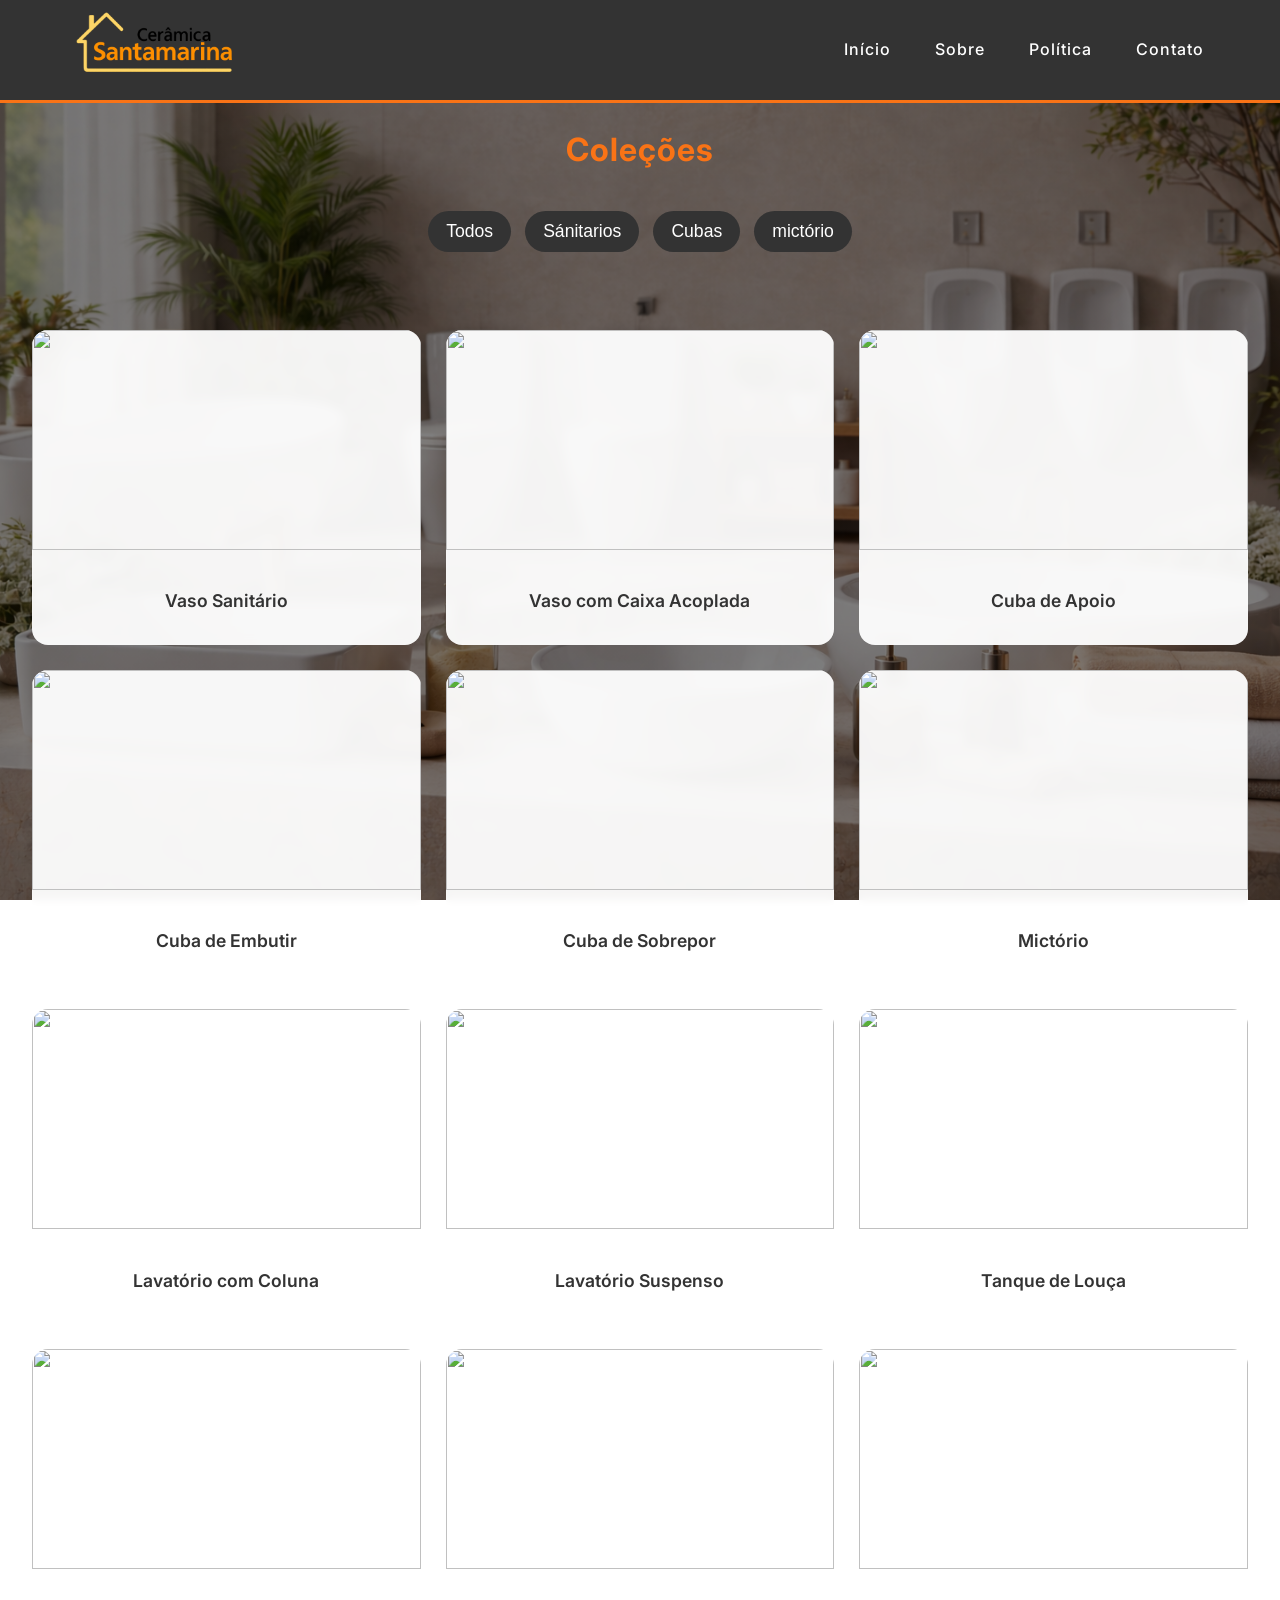
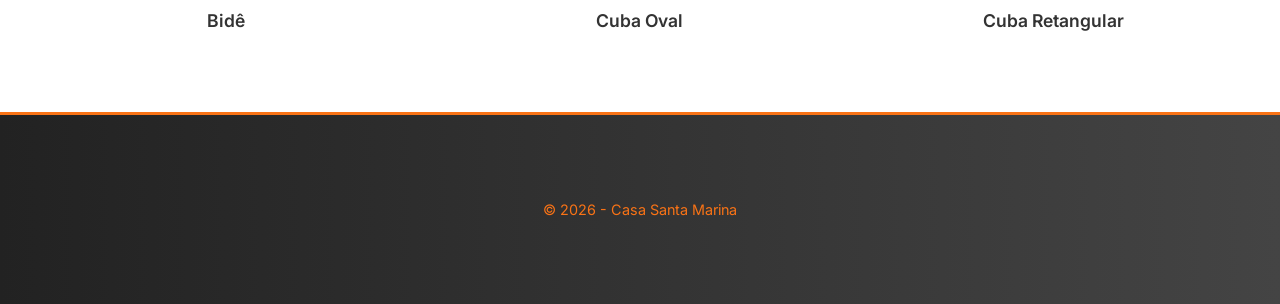
==== colecoes.html @ 9cf08ed7 "Ceramica Santa Marina" ====
<!DOCTYPE html>
<html lang="pt-br">

<head>
    <meta charset="UTF-8">
    <meta name="viewport" content="width=device-width, initial-scale=1.0">
    <title>Coleções</title>
    <link rel="preconnect" href="https://fonts.googleapis.com">
    <link rel="preconnect" href="https://fonts.gstatic.com" crossorigin>
    <link
        href="https://fonts.googleapis.com/css2?family=Inter:ital,opsz,wght@0,14..32,100..900;1,14..32,100..900&family=Playfair:ital,opsz,wght@0,5..1200,300..900;1,5..1200,300..900&display=swap"
        rel="stylesheet">
    <link rel="preconnect" href="https://fonts.googleapis.com">
    <link rel="preconnect" href="https://fonts.gstatic.com" crossorigin>
    <link
        href="https://fonts.googleapis.com/css2?family=Playfair:ital,opsz,wght@0,5..1200,300..900;1,5..1200,300..900&family=Press+Start+2P&display=swap"
        rel="stylesheet">
    <link rel="stylesheet" href="/assets/styles/colecoes.css">
</head>

<body>

    <header>
        <div class="content">

            <button id="menu-btn">☰</button>

            <nav id="menu">
                <ul>
                    <li><a href="index.html">Início</a></li>
                    <li><a href="sobre.html">Sobre</a></li>
                    <li><a href="politica.html">Política</a></li>
                    <li><a href="contato.html">Contato</a></li>
                </ul>
            </nav>

            <div class="logo">
                <img src="assets/img/Logo SantaMarina.png" alt="Logo Cerâmica Santa Marina" width="180" height="auto">
            </div>

        </div>
    </header>

    <h1>Coleções</h1>

    <!-- 🔍 FILTROS -->
    <div class="filtros">
        <button onclick="filtrar('todos')">Todos</button>
        <button onclick="filtrar('sanitario')">Sánitarios</button>
        <button onclick="filtrar('cubas')">Cubas</button>
        <button onclick="filtrar('mictorio')">mictório</button>
    </div>

    <!-- 🛍️ CATÁLOGO -->
    <div class="catalogo">

        <div class="produto" data-categoria="vaso">
            <img src="img/vaso1.jpg" alt="">
            <h3>Vaso Sanitário</h3>
        </div>

        <div class="produto" data-categoria="vaso">
            <img src="img/vaso2.jpg" alt="">
            <h3>Vaso com Caixa Acoplada</h3>
        </div>

        <div class="produto" data-categoria="cuba">
            <img src="img/cuba1.jpg" alt="">
            <h3>Cuba de Apoio</h3>
        </div>

        <div class="produto" data-categoria="cuba">
            <img src="img/cuba2.jpg" alt="">
            <h3>Cuba de Embutir</h3>
        </div>

        <div class="produto" data-categoria="cuba">
            <img src="img/cuba3.jpg" alt="">
            <h3>Cuba de Sobrepor</h3>
        </div>

        <div class="produto" data-categoria="mictorio">
            <img src="img/mictorio1.jpg" alt="">
            <h3>Mictório</h3>
        </div>

        <div class="produto" data-categoria="lavatorio">
            <img src="img/lavatorio1.jpg" alt="">
            <h3>Lavatório com Coluna</h3>
        </div>

        <div class="produto" data-categoria="lavatorio">
            <img src="img/lavatorio2.jpg" alt="">
            <h3>Lavatório Suspenso</h3>
        </div>

        <div class="produto" data-categoria="tanque">
            <img src="img/tanque1.jpg" alt="">
            <h3>Tanque de Louça</h3>
        </div>

        <div class="produto" data-categoria="">
            <img src="img/bide1.jpg" alt="">
            <h3>Bidê</h3>
        </div>

        <div class="produto" data-categoria="cuba">
            <img src="img/cuba4.jpg" alt="">
            <h3>Cuba Oval</h3>
        </div>

        <div class="produto" data-categoria="cuba">
            <img src="img/cuba5.jpg" alt="">
            <h3>Cuba Retangular</h3>
        </div>
    </div>
    <footer>
        <p>© 2026 - Casa Santa Marina</p>
    </footer>
</body>

</html>
---- assets/styles/colecoes.css ----
@import url('colors.css');
@import url('menu.css');


body {
    font-family: var(--font-primary);
    line-height: 1.6;
    margin: 0;
    box-sizing: border-box;
    /* Sempre bom resetar o margin do body */
    background: 
        linear-gradient(rgba(0,0,0,0.5), rgba(0,0,0,0.5)),
        url('/assets/img/colecoes.png');
    background-size: cover;
    background-position: center;
    background-attachment: fixed;
}

header {
    border-bottom: 3px solid var(--color-primary-light);
    width: 100%;
    position: relative;
    z-index: 10;
    background: var(--color-text-dark);
}

.content {
    display: flex;
    align-items: center;
    justify-content: space-between;
    height: 100px;
    max-width: 1200px;
    margin: 0 auto;
    background: transparent;

    letter-spacing: 1px;
}

.logo {
    flex-shrink: 0;
    display: block;
}

.logo img {
    height: auto;
    max-width: 100%;
    display: block;
}

.container {
    display: flex;
    flex-direction: column;
    justify-content: center;
    align-content: center;

    margin: 40px auto;
    max-width: 320px;
    height: 450px;
    background: var(--color-text-dark);
    padding: 1rem;
    border-radius: var(--radius-lg);
    box-shadow: 0 4px 12px rgba(0, 0, 0, 0.1);
}

h1 {
    text-align: center;
    margin-bottom: 30px;
    font-size: 2.2rem;
    letter-spacing: 1px;
    color: var(--color-primary-light);
}

/* 🔍 FILTROS */
.filtros {
    text-align: center;
    margin-bottom: 25px;
}

.filtros button {
    margin: 5px;
    padding: 10px 18px;
    border: none;
    background: var(--color-text-dark);
    color: #fff;
    border-radius: 999px; /* pill */
    cursor: pointer;
    transition: all 0.3s ease;
}

.filtros button:hover {
    background: var(--color-primary-light);
    transform: translateY(-2px);
}

/* 🛍️ CATÁLOGO */
.catalogo {
    display: grid;
    padding: 3rem 2rem;
    grid-template-columns: repeat(auto-fit, minmax(220px, 1fr));
    gap: 25px;
}

/* 📦 PRODUTO */
.produto {
    background: rgba(255, 255, 255, 0.95);
    backdrop-filter: blur(5px);
    border-radius: 16px;
    overflow: hidden;
    text-align: center;
    cursor: pointer;
    transition: all 0.3s ease;
}

.produto:hover {
    transform: translateY(-8px) scale(1.02);
    box-shadow: 0 15px 30px rgba(0,0,0,0.2);
}

.produto img {
    width: 100%;
    height: 220px;
    object-fit: cover;
    transition: transform 0.4s ease;
}

.produto:hover img {
    transform: scale(1.05);
}

.produto h3 {
    padding: 12px;
    font-size: 1.1rem;
    font-weight: 600;
    color: #333;
}


footer {
    display: flex;
    justify-content: center;
    align-items: center;
    height: 21vh;
    color: var(--color-primary-light);

    background: linear-gradient(to right, #222222, #333333, #444444);
    border-top: 3px solid var(--color-primary-light);
    font-size: 0.9rem;
}

@media (min-width: 500px) {
        .catalogo {
        grid-template-columns: repeat(2, 1fr);
    }
}




@media (min-width: 768px) {

    /* 1. ESCONDE O BOTÃO SANDUÍCHE */
    #menu-btn {
        display: none !important;
    }

    /* 2. MOSTRA O MENU E JOGA PARA A DIREITA */
    #menu {
        display: flex !important;
        order: 2;
        position: static !important;
        /* Remove posicionamento absoluto de celular */
        background: transparent !important;
        box-shadow: none !important;
        transform: none !important;
        opacity: 1 !important;
        visibility: visible !important;
    }

    #menu ul {
        display: flex !important;
        flex-direction: row !important;
        align-items: center !important;
        /* <--- ALINHAMENTO VERTICAL NO CENTRO */
        justify-content: center !important;
        gap: 20px;
        list-style: none;
        margin: 0 !important;
        padding: 0 !important;
        height: 100%;
        /* Garante que a lista ocupe a altura disponível */
    }

    #menu li {
        margin: 0 !important;
        /* Remove margens que podem empurrar o primeiro item */
        padding: 0 !important;
        display: flex;
        /* Ajuda a alinhar o link interno */
        align-items: center;
    }

    /* 4. LOGO NA ESQUERDA */
    .logo {
        order: 1;
        display: block !important;
    }

    #menu a {
        text-decoration: none;
        color: #ffffff !important;
        font-weight: 500;
        white-space: nowrap;
    }

    .content {
        height: 100px;
        text-align: left;
        max-width: 100%;
        padding: 0 2rem;
    }

    .container {
        max-width: 500px;
        padding: 2rem;
    }

    h1 {
        font-size: 2rem;
    }

}


/* =========================
   DESKTOP (≥ 1024px)
========================= */

@media (min-width: 1024px) {

    .catalogo {
        grid-template-columns: repeat(3, 1fr);
    }

    .content {
        display: flex;
        align-items: center;
        /* ALTERAÇÃO CHAVE: Space-between joga os itens para as extremidades */
        justify-content: space-between;
        width: 90%;
    }

    /* --- MENU E LOGO --- */
    .logo {
        order: 1;
        display: block;
    }

    #menu {
        order: 2;
        display: block !important;
        position: absolute;
        z-index: 1000;
        pointer-events: auto;
        background-color: transparent;
        box-shadow: none;
        padding: 0;
        visibility: visible !important;
        /* Garante visibilidade */
        opacity: 1 !important;
        /* Garante opacidade */
    }

    #menu ul {
        display: flex !important;
        flex-direction: row !important;
        align-items: center !important;
        /* <--- ALINHAMENTO VERTICAL NO CENTRO */
        justify-content: center !important;
        gap: 20px;
        list-style: none;
        margin: 0 !important;
        padding: 0 !important;
        height: 100%;
        /* Garante que a lista ocupe a altura disponível */
    }

    #menu li {
        margin: 0 !important;
        /* Remove margens que podem empurrar o primeiro item */
        padding: 0 !important;
        display: flex;
        /* Ajuda a alinhar o link interno */
        align-items: center;
    }

    #menu a {
        font-weight: 500;
        color: var(--color-text-dark);
        text-decoration: none;
    }

    #menu-btn {
        display: none !important;
    }

    .container {
        max-width: 600px;
    }

    input,
    textarea {
        font-size: 1.05rem;
    }

    button {
        font-size: 1.1rem;
    }
}


/* =========================
   TELAS GRANDES (≥ 1440px)
========================= */

@media (min-width: 1440px) {

    .catalogo {
        grid-template-columns: repeat(4, 1fr);
    }

    .content {
        max-width: 1400px;
    }

    .container {
        max-width: 650px;
        height: 480px;
    }
}
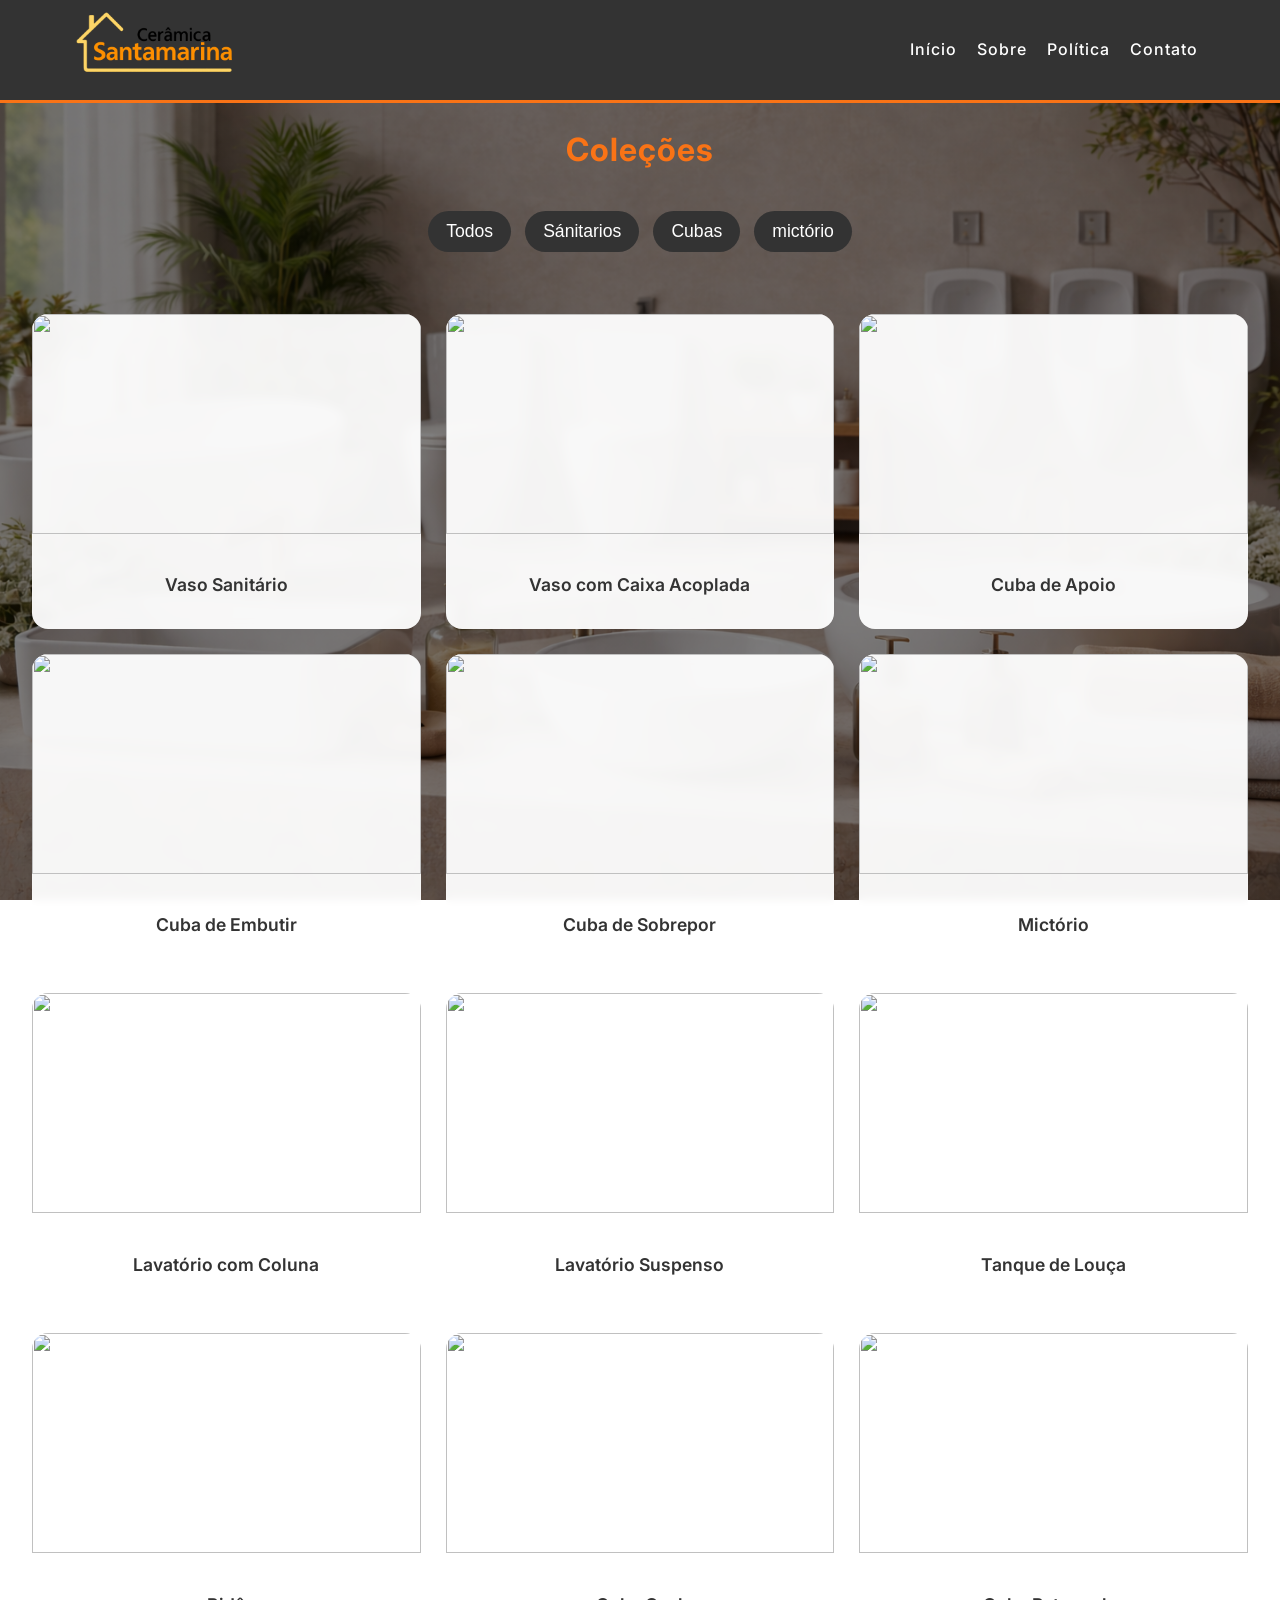
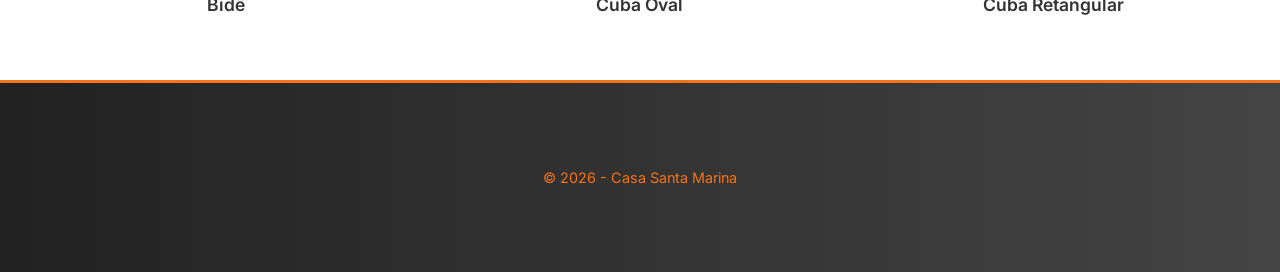
==== commit a1a74fa6: "Ajustando toggle menu sanduiche" ====
--- a/colecoes.html
+++ b/colecoes.html
@@ -15,7 +15,7 @@
     <link
         href="https://fonts.googleapis.com/css2?family=Playfair:ital,opsz,wght@0,5..1200,300..900;1,5..1200,300..900&family=Press+Start+2P&display=swap"
         rel="stylesheet">
-    <link rel="stylesheet" href="/assets/styles/colecoes.css">
+    <link rel="stylesheet" href="assets/styles/colecoes.css">
 </head>
 
 <body>
@@ -117,6 +117,8 @@
     <footer>
         <p>© 2026 - Casa Santa Marina</p>
     </footer>
+
+    <script src="assets/javascript/engine.js"></script>
 </body>
 
 </html>
--- a/assets/styles/colecoes.css
+++ b/assets/styles/colecoes.css
@@ -8,9 +8,9 @@
     margin: 0;
     box-sizing: border-box;
     /* Sempre bom resetar o margin do body */
-    background: 
-        linear-gradient(rgba(0,0,0,0.5), rgba(0,0,0,0.5)),
-        url('/assets/img/colecoes.png');
+    background:
+        linear-gradient(rgba(0, 0, 0, 0.5), rgba(0, 0, 0, 0.5)),
+        url('../img/colecoes.png');
     background-size: cover;
     background-position: center;
     background-attachment: fixed;
@@ -82,7 +82,8 @@
     border: none;
     background: var(--color-text-dark);
     color: #fff;
-    border-radius: 999px; /* pill */
+    border-radius: 999px;
+    /* pill */
     cursor: pointer;
     transition: all 0.3s ease;
 }
@@ -95,9 +96,9 @@
 /* 🛍️ CATÁLOGO */
 .catalogo {
     display: grid;
-    padding: 3rem 2rem;
-    grid-template-columns: repeat(auto-fit, minmax(220px, 1fr));
-    gap: 25px;
+    padding: 0.345rem;
+    grid-template-columns: repeat(auto-fit, minmax(145px, 1fr));
+    gap: 10px;
 }
 
 /* 📦 PRODUTO */
@@ -113,7 +114,7 @@
 
 .produto:hover {
     transform: translateY(-8px) scale(1.02);
-    box-shadow: 0 15px 30px rgba(0,0,0,0.2);
+    box-shadow: 0 15px 30px rgba(0, 0, 0, 0.2);
 }
 
 .produto img {
@@ -147,8 +148,8 @@
     font-size: 0.9rem;
 }
 
-@media (min-width: 500px) {
-        .catalogo {
+@media (min-width: 450px) {
+    .catalogo {
         grid-template-columns: repeat(2, 1fr);
     }
 }
@@ -157,6 +158,11 @@
 
 
 @media (min-width: 768px) {
+
+    .catalogo {
+        padding: 2rem 2rem;
+        gap: 25px;
+    }
 
     /* 1. ESCONDE O BOTÃO SANDUÍCHE */
     #menu-btn {
@@ -239,6 +245,8 @@
 
     .catalogo {
         grid-template-columns: repeat(3, 1fr);
+        padding: 2rem 2rem;
+        gap: 25px;
     }
 
     .content {
@@ -326,6 +334,8 @@
 
     .catalogo {
         grid-template-columns: repeat(4, 1fr);
+        padding: 2rem 2rem;
+        gap: 25px;
     }
 
     .content {
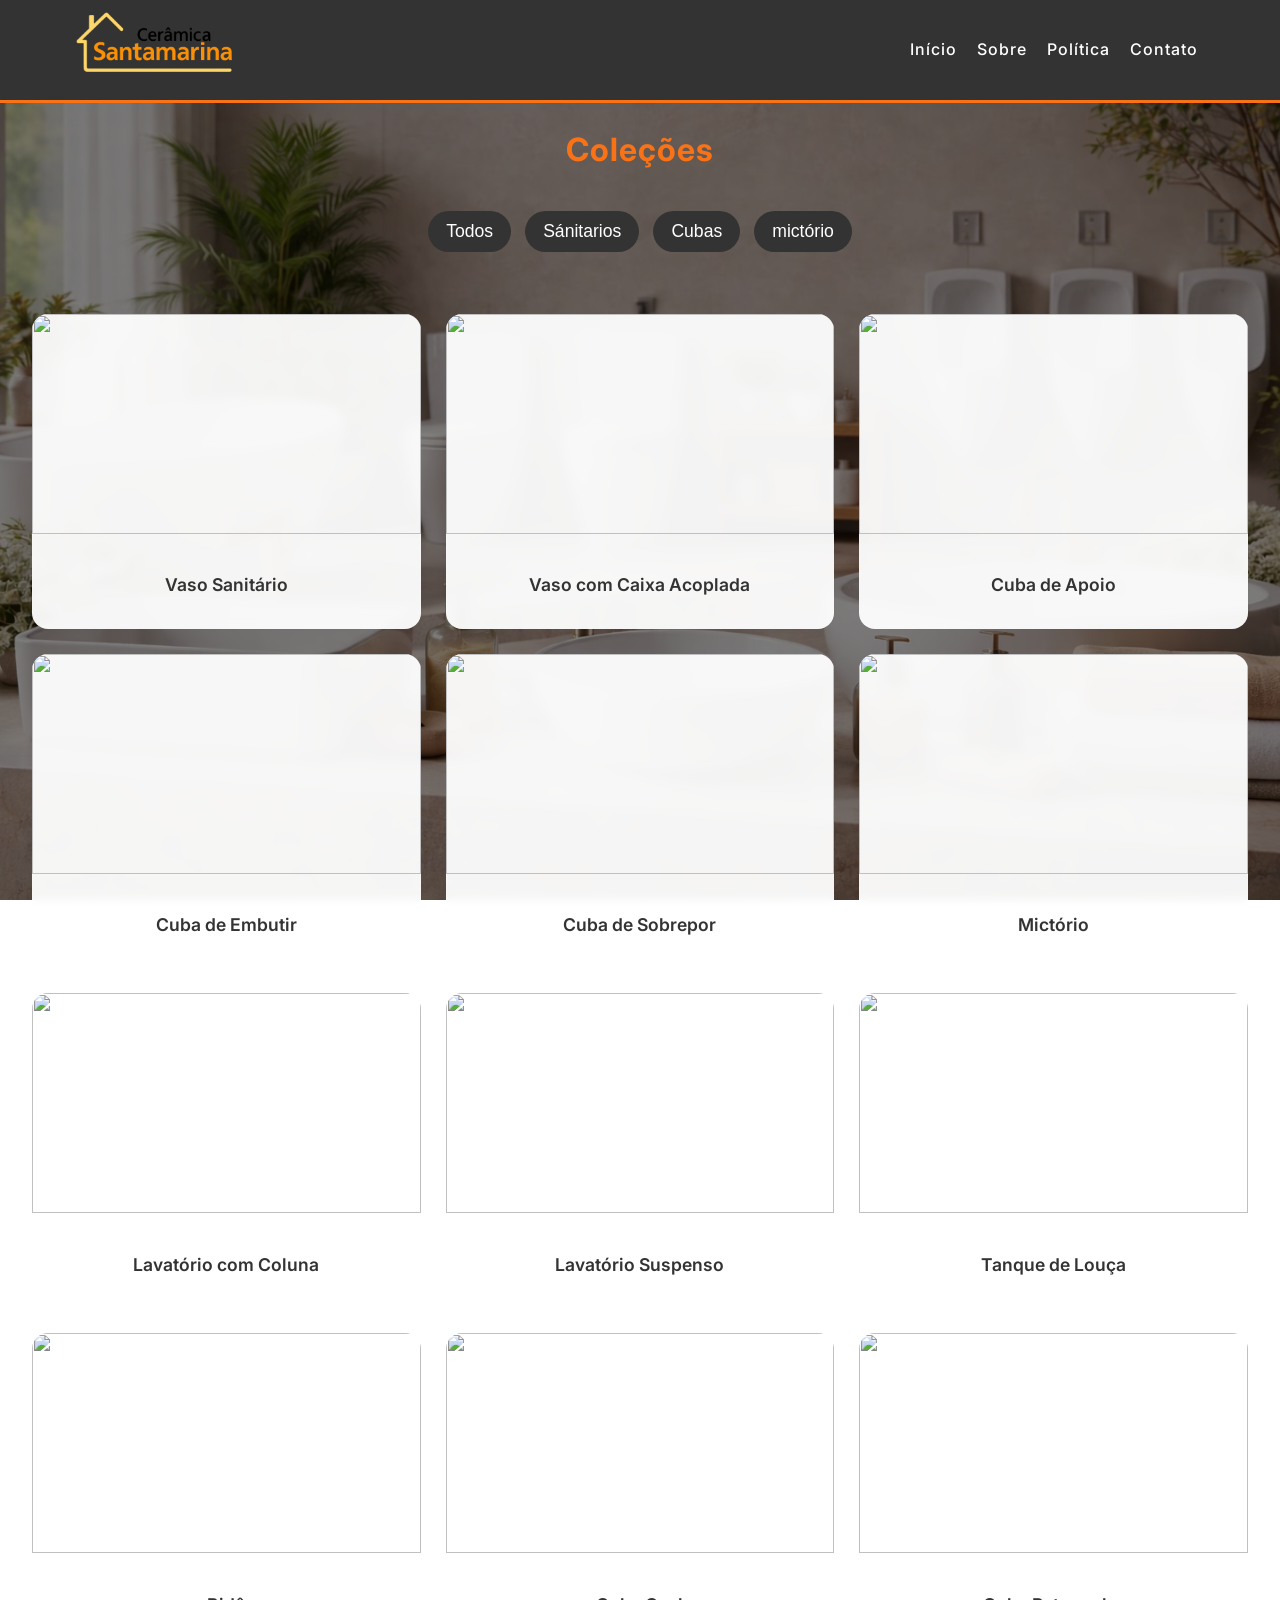
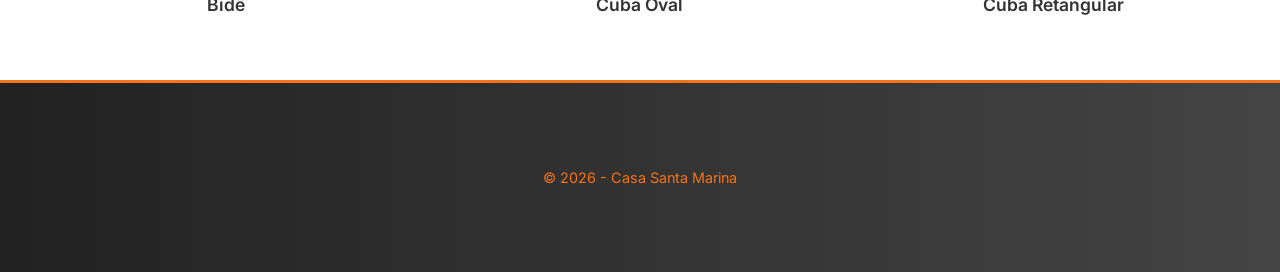
==== commit 2ab87cda: "colocando as imagens no formato avif" ====
--- a/colecoes.html
+++ b/colecoes.html
@@ -35,7 +35,7 @@
             </nav>
 
             <div class="logo">
-                <img src="assets/img/Logo SantaMarina.png" alt="Logo Cerâmica Santa Marina" width="180" height="auto">
+                <img src="assets/img/Logo SantaMarina.avif" alt="Logo Cerâmica Santa Marina" width="180" height="auto">
             </div>
 
         </div>
--- a/assets/styles/colecoes.css
+++ b/assets/styles/colecoes.css
@@ -10,7 +10,7 @@
     /* Sempre bom resetar o margin do body */
     background:
         linear-gradient(rgba(0, 0, 0, 0.5), rgba(0, 0, 0, 0.5)),
-        url('../img/colecoes.png');
+        url('../img/colecoes.avif');
     background-size: cover;
     background-position: center;
     background-attachment: fixed;
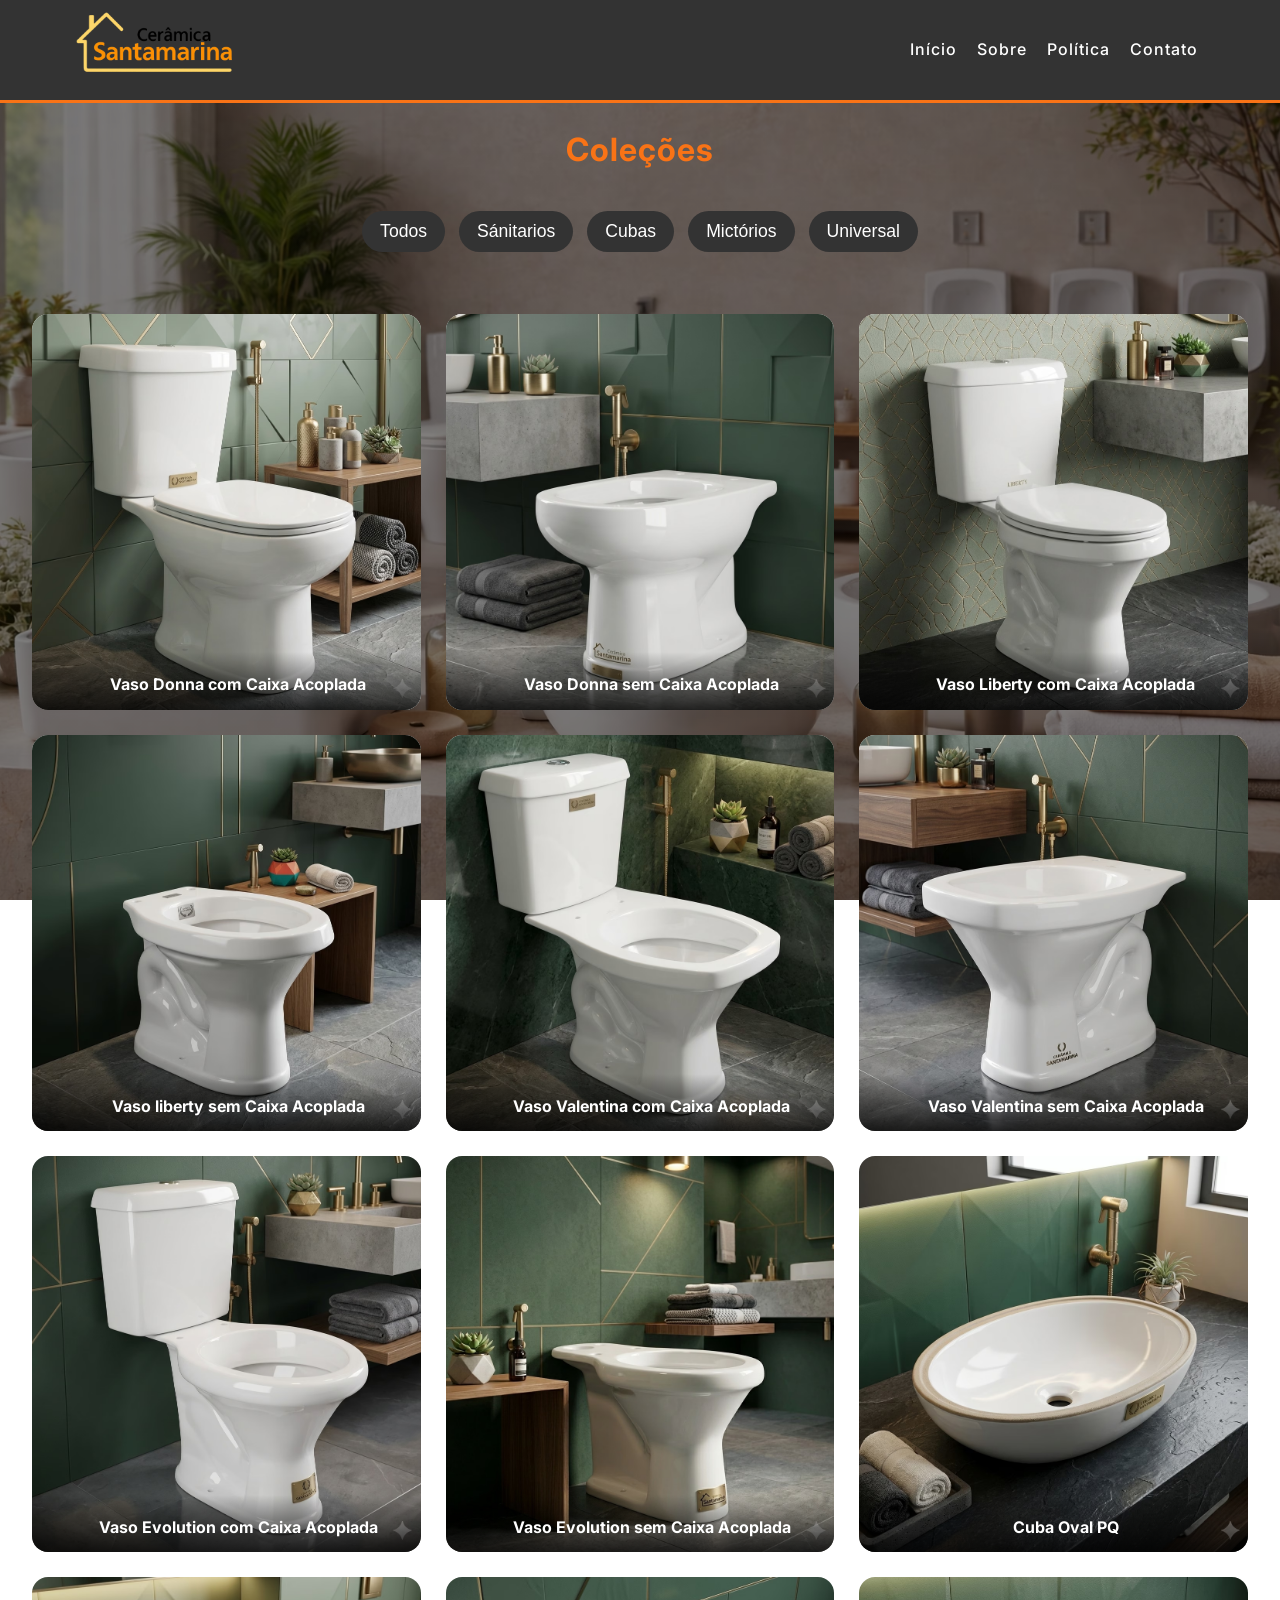
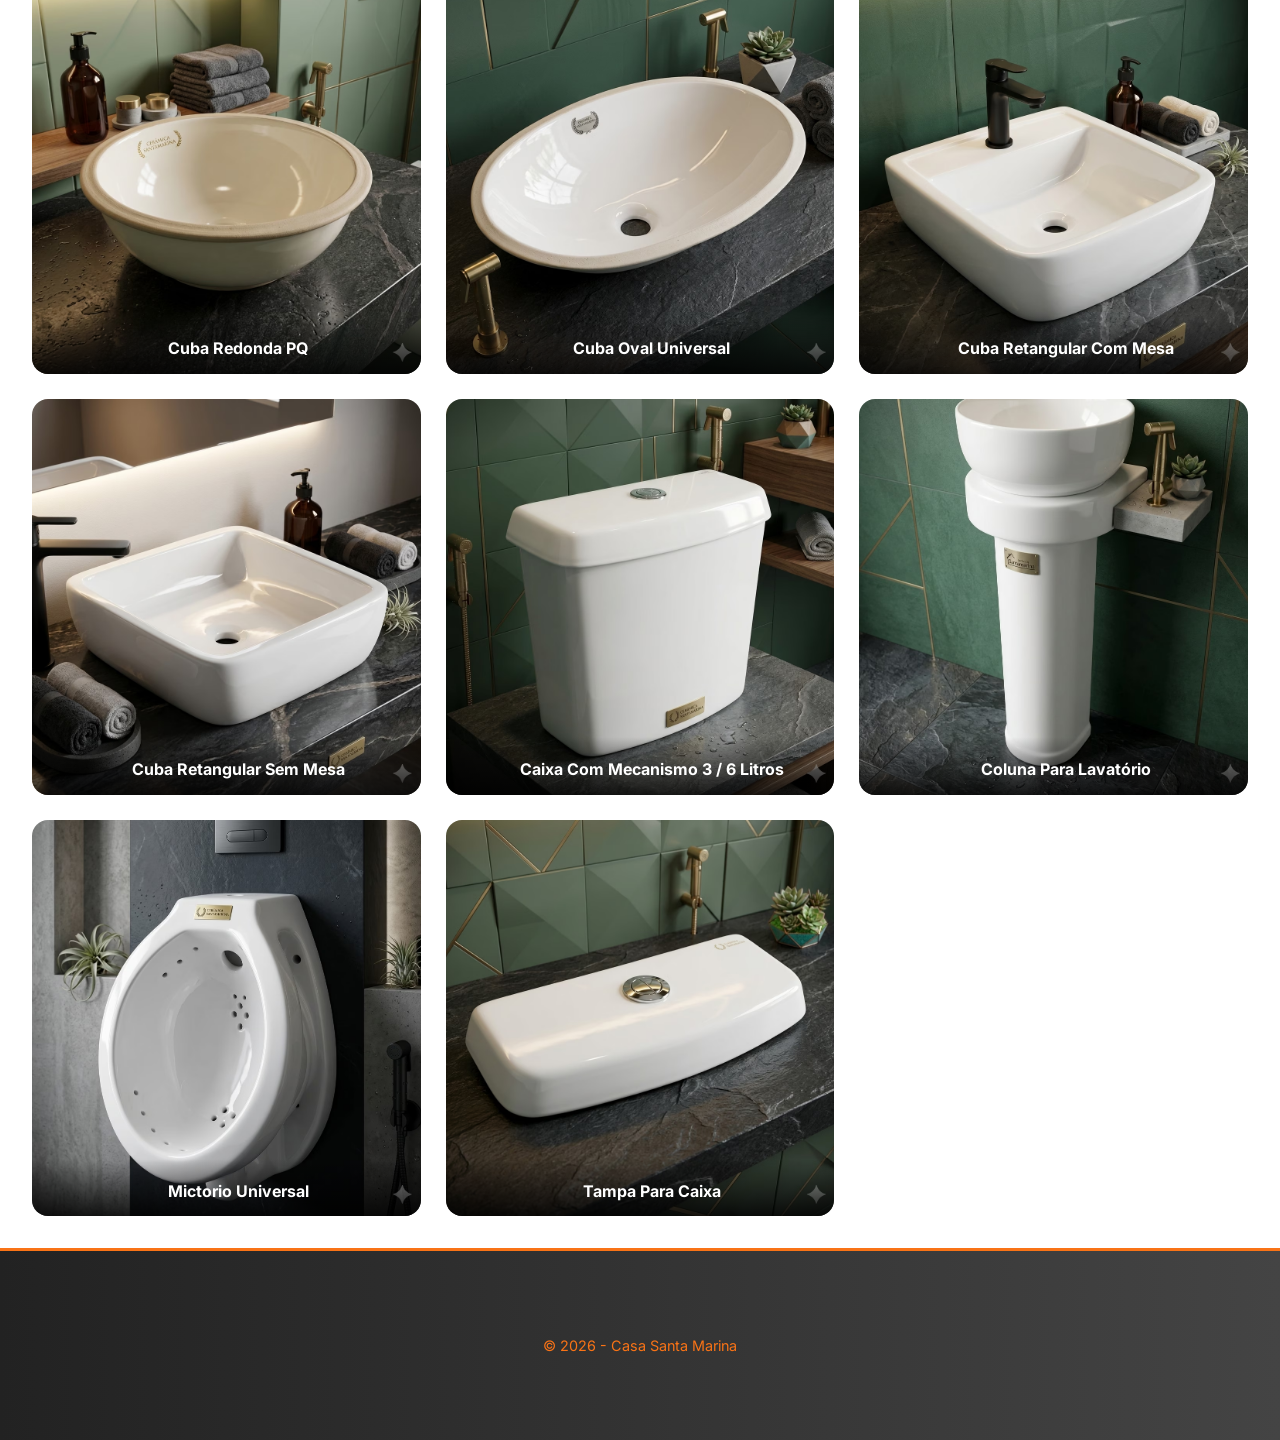
==== commit d5f68e3c: "Adicionando produtos e criando filtro" ====
--- a/colecoes.html
+++ b/colecoes.html
@@ -45,74 +45,102 @@
 
     <!-- 🔍 FILTROS -->
     <div class="filtros">
-        <button onclick="filtrar('todos')">Todos</button>
-        <button onclick="filtrar('sanitario')">Sánitarios</button>
-        <button onclick="filtrar('cubas')">Cubas</button>
-        <button onclick="filtrar('mictorio')">mictório</button>
+        <button data-filtro="todos">Todos</button>
+        <button data-filtro="sanitario">Sánitarios</button>
+        <button data-filtro="cubas">Cubas</button>
+        <button data-filtro="mictorio">Mictórios</button>
+        <button data-filtro="universal">Universal</button>
     </div>
 
     <!-- 🛍️ CATÁLOGO -->
     <div class="catalogo">
 
-        <div class="produto" data-categoria="vaso">
-            <img src="img/vaso1.jpg" alt="">
-            <h3>Vaso Sanitário</h3>
+        <div class="produto" data-categoria="sanitario">
+            <img src="assets/img/products/Bacia-com-caixa-acoplada-Donna-600x600.avif" alt="Vaso Sanitário Donna">
+            <h3>Vaso Donna com Caixa Acoplada</h3>
         </div>
 
-        <div class="produto" data-categoria="vaso">
-            <img src="img/vaso2.jpg" alt="">
-            <h3>Vaso com Caixa Acoplada</h3>
+        <div class="produto" data-categoria="sanitario">
+            <img src="assets/img/products/Bacia-para-valvula-de-descarga-Donna-600x600.avif" alt="Vaso Sanitário Donna sem acoplamento">
+            <h3>Vaso Donna sem Caixa Acoplada</h3>
         </div>
 
-        <div class="produto" data-categoria="cuba">
-            <img src="img/cuba1.jpg" alt="">
-            <h3>Cuba de Apoio</h3>
+        <div class="produto" data-categoria="sanitario">
+            <img src="assets/img/products/Bacia-com-caixa-acoplada-Liberty-600x600.avif" alt="Vaso Sanitário Liberty com acoplamento">
+            <h3>Vaso Liberty com Caixa Acoplada</h3>
         </div>
 
-        <div class="produto" data-categoria="cuba">
-            <img src="img/cuba2.jpg" alt="">
-            <h3>Cuba de Embutir</h3>
+        <div class="produto" data-categoria="sanitario">
+            <img src="assets/img/products/Bacia-para-valvula-de-descarga-Liberty.avif" alt="Vaso Sanitário Liberty sem acoplamento">
+            <h3>Vaso liberty sem Caixa Acoplada</h3>
         </div>
 
-        <div class="produto" data-categoria="cuba">
-            <img src="img/cuba3.jpg" alt="">
-            <h3>Cuba de Sobrepor</h3>
+        <div class="produto" data-categoria="sanitario">
+            <img src="assets/img/products/Bacia-com-caixa-acoplada-Valentina.avif" alt="Vaso Sanitário Valentina com acoplamento">
+            <h3>Vaso Valentina com Caixa Acoplada</h3>
+        </div>
+
+        <div class="produto" data-categoria="sanitario">
+            <img src="assets/img/products/Bacia-para-válvula-de-descarga-Valentina-600x600.avif" alt="Vaso Sanitário Valentina sem acoplamento">
+            <h3>Vaso Valentina sem Caixa Acoplada</h3>
+        </div>
+
+        <div class="produto" data-categoria="sanitario">
+            <img src="assets/img/products/CONJUNTO-VASO-E-CAIXA-ACOPLADA-EVOLUTION-BR--300x300.avif" alt="Vaso Sanitário Evolution com acoplamento">
+            <h3>Vaso Evolution com Caixa Acoplada</h3>
+        </div>
+        
+        <div class="produto" data-categoria="sanitario">
+            <img src="assets/img/products/Bacia-para-válvula-de-descarga-Evolution-300x300.avif" alt="Vaso Sanitário evolution sem acoplamento">
+            <h3>Vaso Evolution sem Caixa Acoplada</h3>
+        </div>
+
+
+        <div class="produto" data-categoria="cubas">
+            <img src="assets/img/products/cuba-oval-pq.jpg.avif" alt="cuba Oval">
+            <h3>Cuba Oval PQ</h3>
+        </div>
+
+        <div class="produto" data-categoria="cubas">
+            <img src="assets/img/products/cuba-redonda-pq.avif" alt="cuba Redonda">
+            <h3>Cuba Redonda PQ</h3>
+        </div>
+
+        <div class="produto" data-categoria="cubas">
+            <img src="assets/img/products/Cuba-oval-Universal-600x600.avif" alt="cuba oval universal">
+            <h3>Cuba Oval Universal</h3>
+        </div>
+
+        <div class="produto" data-categoria="cubas">
+            <img src="assets/img/products/cuba-com-mesa-diamante-base-torneira-600x600.avif" alt="cuba com mesa diamante">
+            <h3>Cuba Retangular Com Mesa</h3>
+        </div>
+
+        <div class="produto" data-categoria="cubas">
+            <img src="assets/img/products/cuba-sem-mesa-topazio-600x600.avif" alt="cuba sem mesa topazio">
+            <h3>Cuba Retangular Sem Mesa</h3>
+        </div>
+
+        <div class="produto" data-categoria="universal">
+            <img src="assets/img/products/Caixa-com-mecanismo-3-6-litros.png.avif" alt="cuba com mesa diamante">
+            <h3>Caixa Com Mecanismo 3 / 6 Litros</h3>
+        </div>
+
+        <div class="produto" data-categoria="universal">
+            <img src="assets/img/products/Coluna-para-lavatório.avif" alt="coluna para Lavatório">
+            <h3>Coluna Para Lavatório</h3>
         </div>
 
         <div class="produto" data-categoria="mictorio">
-            <img src="img/mictorio1.jpg" alt="">
-            <h3>Mictório</h3>
+            <img src="assets/img/products/Mictorio-Universal.avif" alt="mictorio Universal">
+            <h3>Mictorio Universal</h3>
         </div>
 
-        <div class="produto" data-categoria="lavatorio">
-            <img src="img/lavatorio1.jpg" alt="">
-            <h3>Lavatório com Coluna</h3>
+        <div class="produto" data-categoria="universal">
+            <img src="assets/img/products/Tampa-para-caixa.avif" alt="tampa para caixa">
+            <h3>Tampa Para Caixa</h3>
         </div>
 
-        <div class="produto" data-categoria="lavatorio">
-            <img src="img/lavatorio2.jpg" alt="">
-            <h3>Lavatório Suspenso</h3>
-        </div>
-
-        <div class="produto" data-categoria="tanque">
-            <img src="img/tanque1.jpg" alt="">
-            <h3>Tanque de Louça</h3>
-        </div>
-
-        <div class="produto" data-categoria="">
-            <img src="img/bide1.jpg" alt="">
-            <h3>Bidê</h3>
-        </div>
-
-        <div class="produto" data-categoria="cuba">
-            <img src="img/cuba4.jpg" alt="">
-            <h3>Cuba Oval</h3>
-        </div>
-
-        <div class="produto" data-categoria="cuba">
-            <img src="img/cuba5.jpg" alt="">
-            <h3>Cuba Retangular</h3>
-        </div>
     </div>
     <footer>
         <p>© 2026 - Casa Santa Marina</p>
--- a/assets/styles/colecoes.css
+++ b/assets/styles/colecoes.css
@@ -76,6 +76,10 @@
     margin-bottom: 25px;
 }
 
+.hidden {
+    display: none;
+}
+
 .filtros button {
     margin: 5px;
     padding: 10px 18px;
@@ -103,6 +107,7 @@
 
 /* 📦 PRODUTO */
 .produto {
+    position: relative;
     background: rgba(255, 255, 255, 0.95);
     backdrop-filter: blur(5px);
     border-radius: 16px;
@@ -118,8 +123,9 @@
 }
 
 .produto img {
+    position: relative;
     width: 100%;
-    height: 220px;
+    height: 100%;
     object-fit: cover;
     transition: transform 0.4s ease;
 }
@@ -129,10 +135,22 @@
 }
 
 .produto h3 {
-    padding: 12px;
-    font-size: 1.1rem;
-    font-weight: 600;
-    color: #333;
+    position: absolute;
+    bottom: 0;
+    left: 0;
+    width: 100%;
+    font-size: 0.765rem;
+
+    padding: 20px 12px 12px;
+    margin: 0;
+
+    color: white;
+
+    background: linear-gradient(
+        to top,
+        rgba(0,0,0,0.8),
+        rgba(0,0,0,0)
+    );
 }
 
 
@@ -232,6 +250,10 @@
 
     h1 {
         font-size: 2rem;
+    }
+
+    .produto h3 {
+        font-size: 1rem;
     }
 
 }
@@ -323,6 +345,10 @@
     button {
         font-size: 1.1rem;
     }
+
+    .produto h3 {
+        font-size: 1rem;
+    }
 }
 
 
@@ -346,4 +372,8 @@
         max-width: 650px;
         height: 480px;
     }
+
+    .produto h3 {
+        font-size: 1rem;
+    }
 }
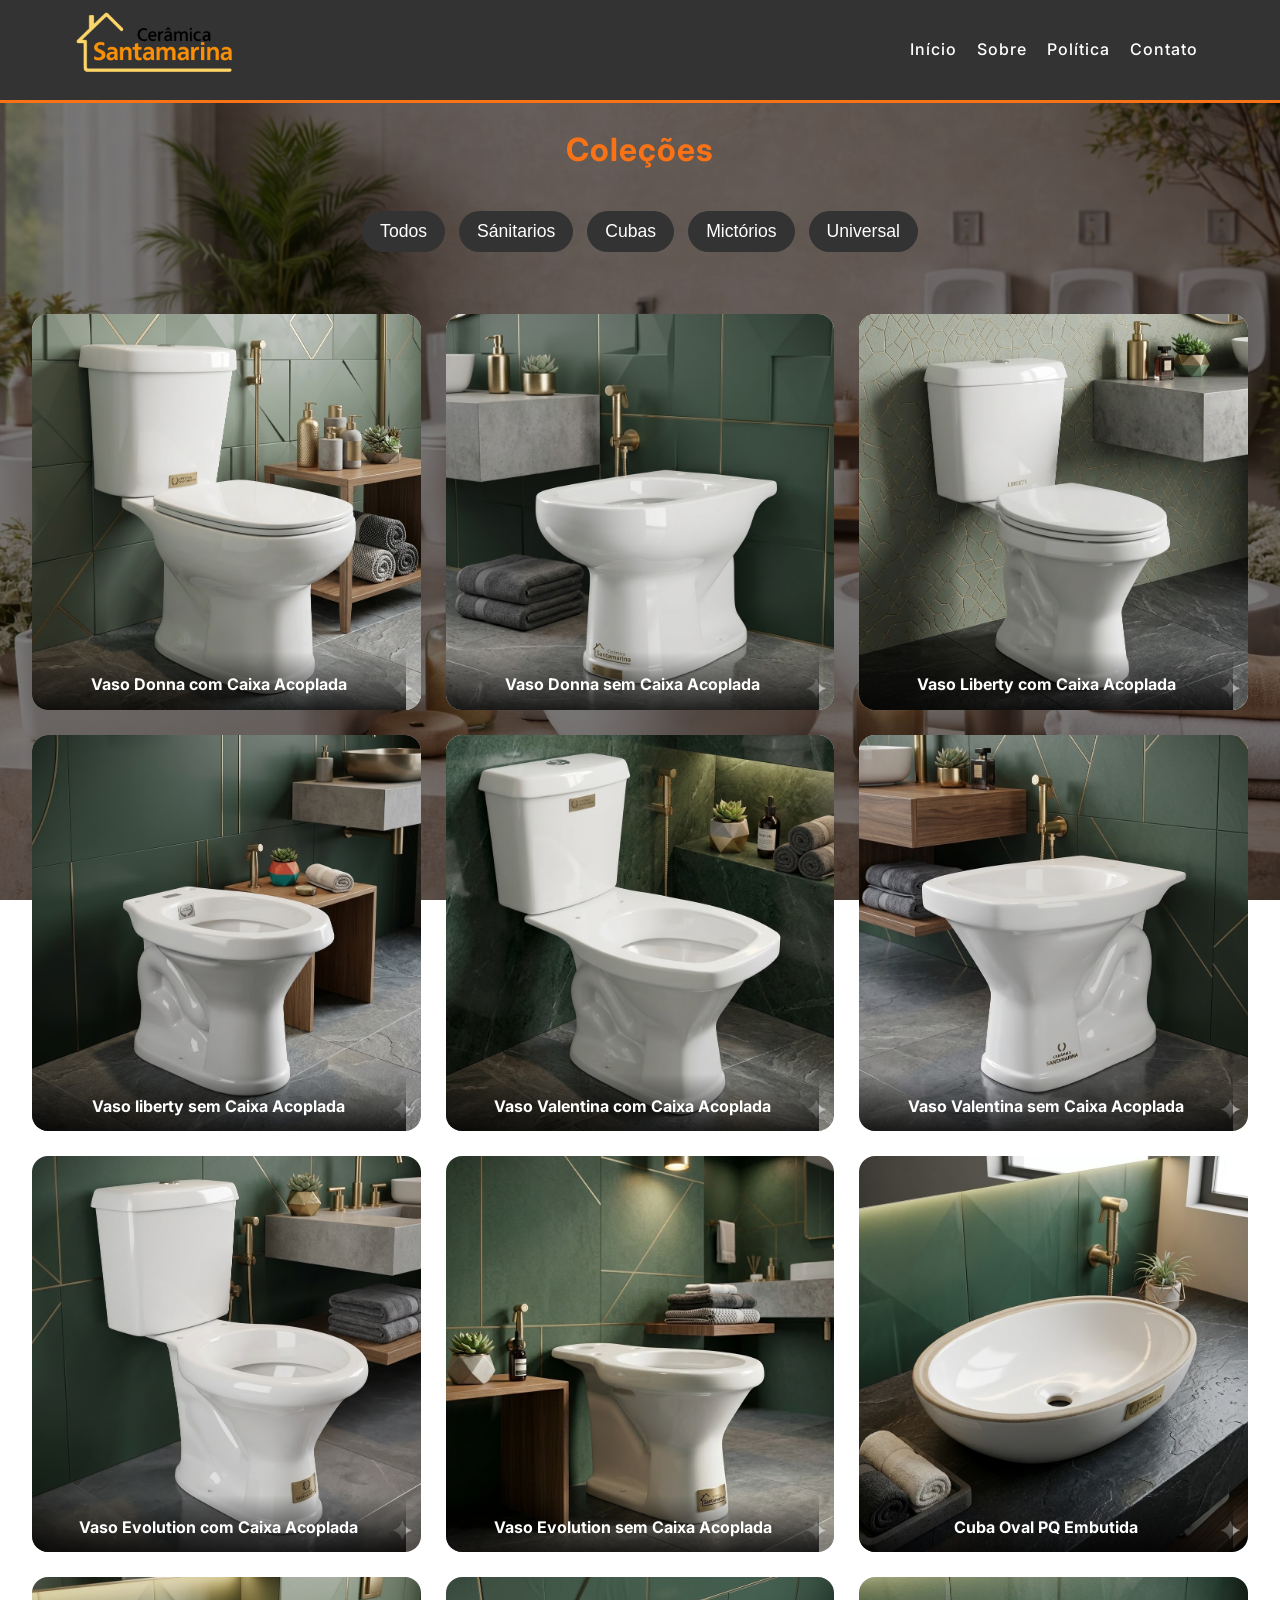
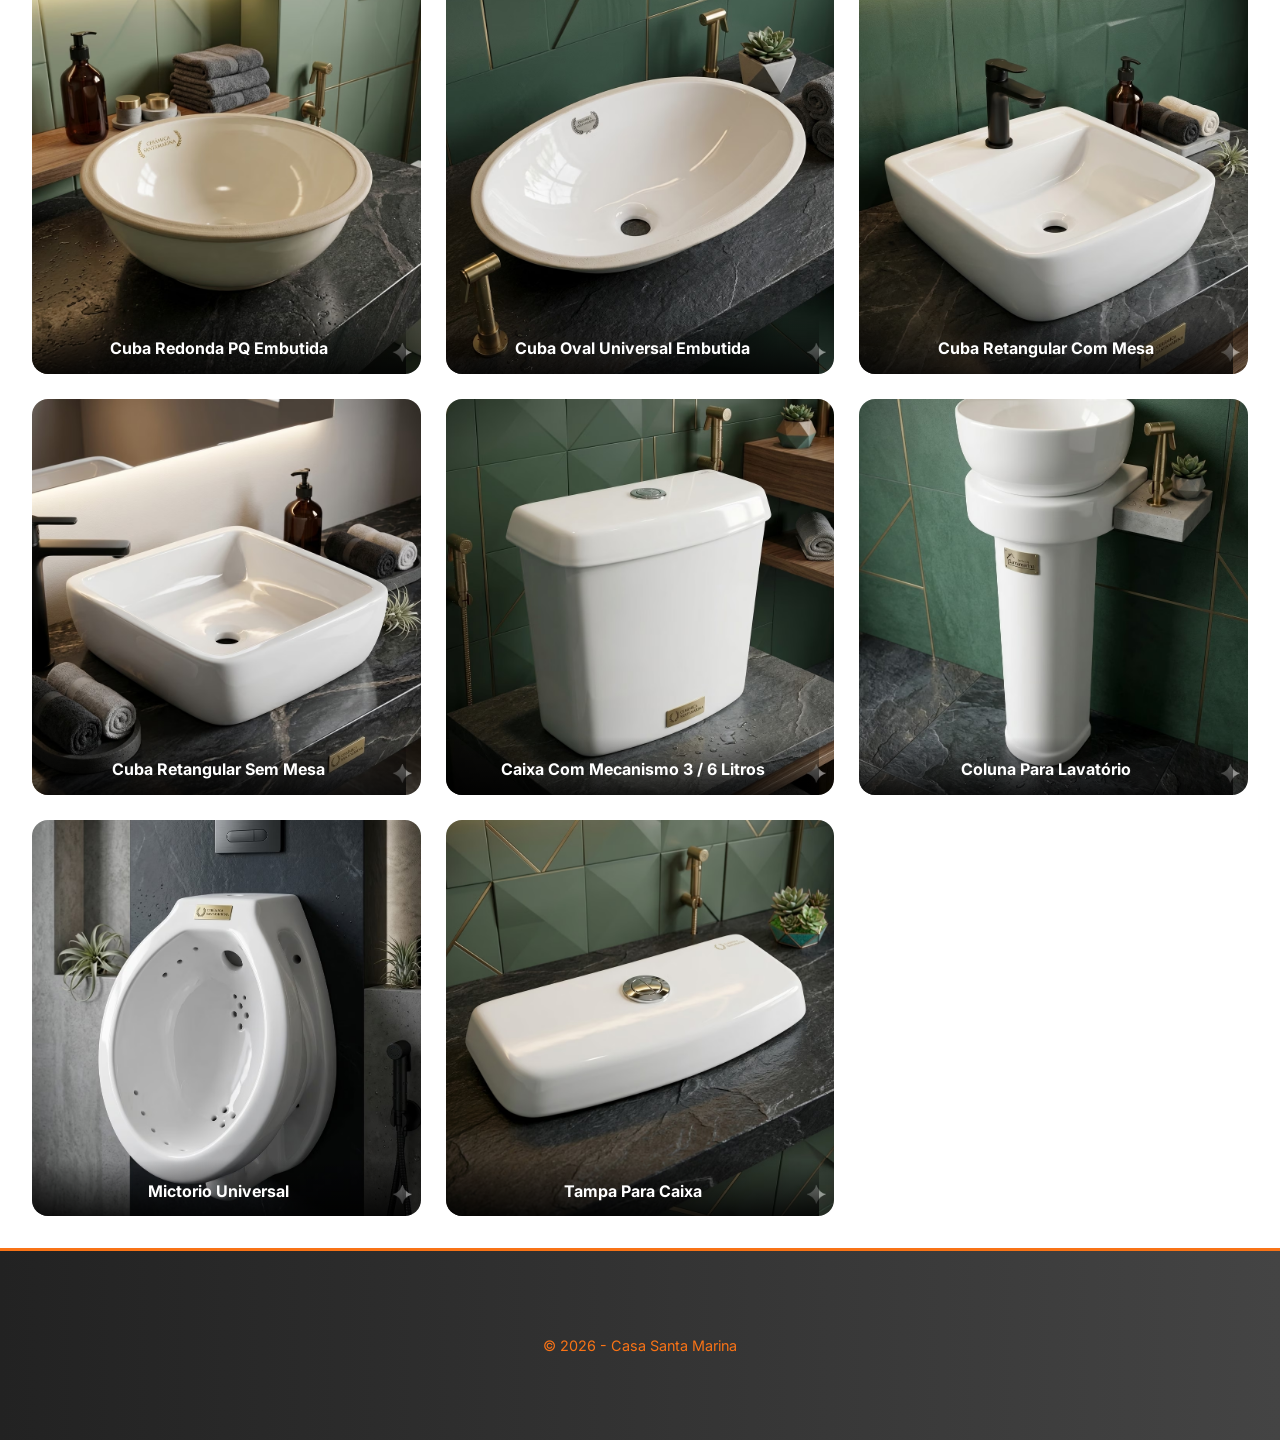
==== commit 685682ff: "Nome das cubas" ====
--- a/colecoes.html
+++ b/colecoes.html
@@ -98,17 +98,17 @@
 
         <div class="produto" data-categoria="cubas">
             <img src="assets/img/products/cuba-oval-pq.jpg.avif" alt="cuba Oval">
-            <h3>Cuba Oval PQ</h3>
+            <h3>Cuba Oval PQ Embutida</h3>
         </div>
 
         <div class="produto" data-categoria="cubas">
             <img src="assets/img/products/cuba-redonda-pq.avif" alt="cuba Redonda">
-            <h3>Cuba Redonda PQ</h3>
+            <h3>Cuba Redonda PQ Embutida</h3>
         </div>
 
         <div class="produto" data-categoria="cubas">
             <img src="assets/img/products/Cuba-oval-Universal-600x600.avif" alt="cuba oval universal">
-            <h3>Cuba Oval Universal</h3>
+            <h3>Cuba Oval Universal Embutida</h3>
         </div>
 
         <div class="produto" data-categoria="cubas">
--- a/assets/styles/colecoes.css
+++ b/assets/styles/colecoes.css
@@ -138,12 +138,13 @@
     position: absolute;
     bottom: 0;
     left: 0;
-    width: 100%;
-    font-size: 0.765rem;
-
+    width: 90%;
+    font-size: 0.665rem;
+    
     padding: 20px 12px 12px;
-    margin: 0;
-
+    margin: 0 auto;
+    
+    text-align: center;
     color: white;
 
     background: linear-gradient(
